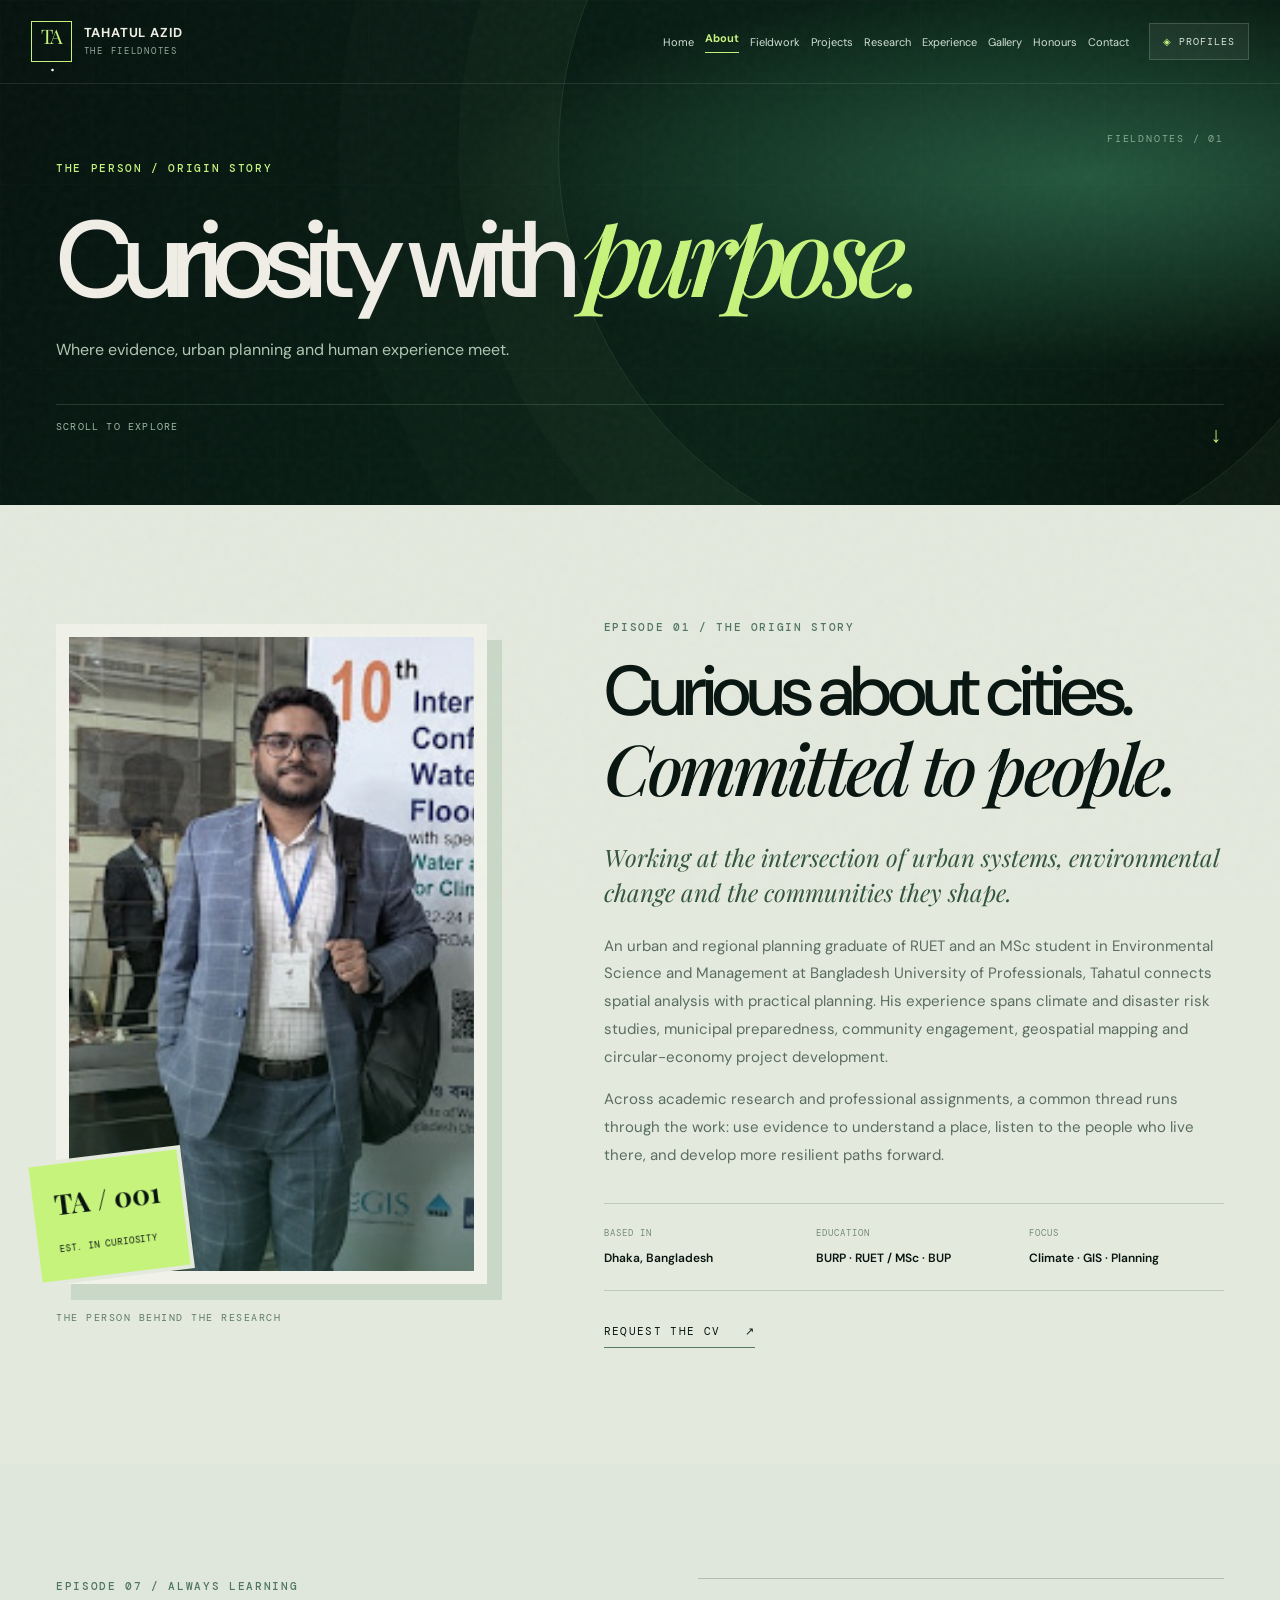
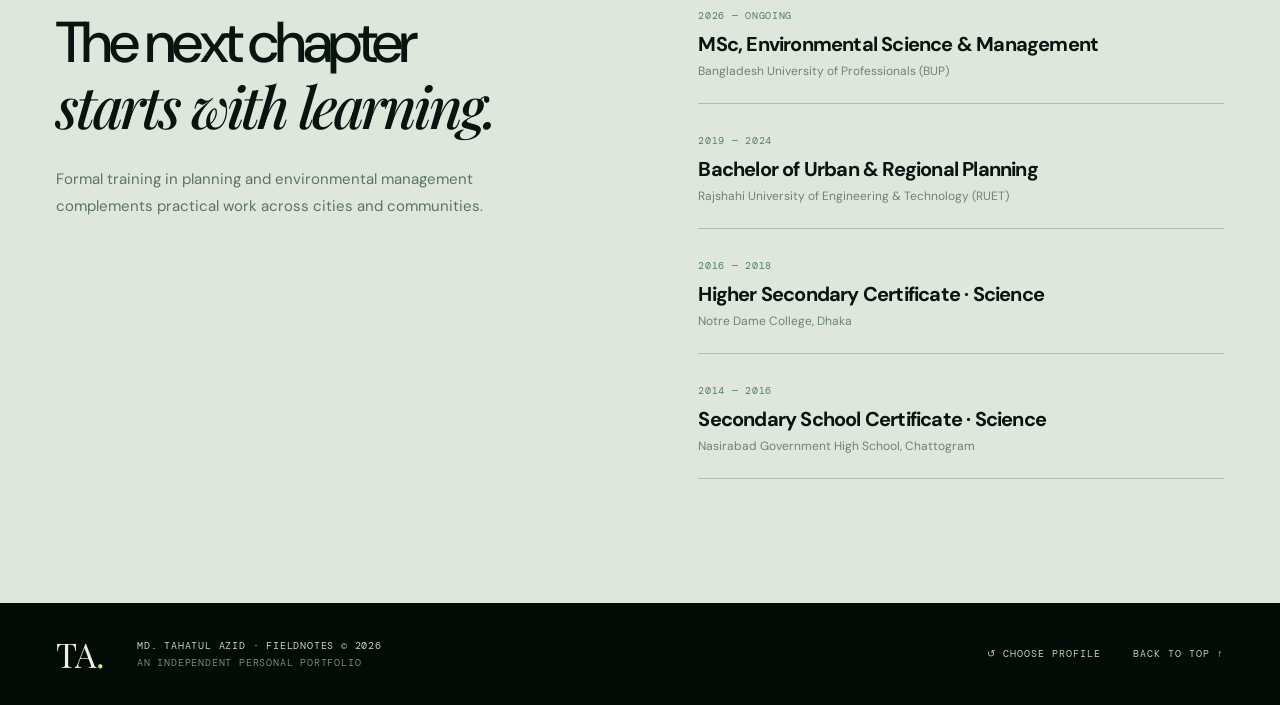
==== about.html @ ae1e610a "Upload complete portfolio website" ====
<!doctype html>
<html lang="en">
<head>
  <meta charset="UTF-8" />
  <meta name="viewport" content="width=device-width, initial-scale=1" />
  <meta name="description" content="About Md. Tahatul Azid, education, interests and motivations." />
  <meta name="theme-color" content="#07140f" />
  <title>About | Md. Tahatul Azid — Fieldnotes</title>
  <link rel="preconnect" href="https://fonts.googleapis.com" />
  <link rel="preconnect" href="https://fonts.gstatic.com" crossorigin />
  <link href="https://fonts.googleapis.com/css2?family=DM+Sans:wght@400;500;600;700&family=DM+Mono:wght@400;500&family=Playfair+Display:ital,wght@0,500;0,600;1,500;1,600&display=swap" rel="stylesheet" />
  <link rel="stylesheet" href="styles.css" />
  <script src="gallery-manifest.js" defer></script><script src="app.js" defer></script>
</head>
<body id="top" data-page="about"><div class="noise" aria-hidden="true"></div><div id="site" class="site-wrap"><header class="site-header" id="top">
      <a class="brand" href="index.html" aria-label="Tahatul Azid, back to home"><span class="brand-icon">TA<span class="brand-dot">.</span></span><span class="brand-name">TAHATUL AZID<small>THE FIELDNOTES</small></span></a>
      <nav class="desktop-nav" aria-label="Primary navigation"><a href="index.html" >Home</a><a href="about.html" aria-current="page">About</a><a href="fieldwork.html" >Fieldwork</a><a href="projects.html" >Projects</a><a href="research.html" >Research</a><a href="experience.html" >Experience</a><a href="gallery.html" >Gallery</a><a href="recognition.html" >Honours</a><a href="contact.html" >Contact</a></nav>
      <div class="header-actions"><a class="mode-button" href="index.html#profiles" title="Choose a viewing profile">◈ <span>PROFILES</span></a><a class="header-contact" href="contact.html">LET'S CONNECT <span>↗</span></a><button class="menu-toggle" id="menu-toggle" type="button" aria-label="Open menu" aria-expanded="false"><span></span><span></span></button></div>
    </header>
<nav id="mobile-nav" class="mobile-nav is-hidden" aria-label="Mobile navigation"><a href="index.html" >Home</a><a href="about.html" aria-current="page">About</a><a href="fieldwork.html" >Fieldwork</a><a href="projects.html" >Projects</a><a href="research.html" >Research</a><a href="experience.html" >Experience</a><a href="gallery.html" >Gallery</a><a href="recognition.html" >Honours</a><a href="contact.html" >Contact</a></nav><main><section class="subpage-hero"><div class="subpage-grain"></div><div class="wrap subpage-hero-inner"><span class="subpage-index">FIELDNOTES / 01</span><p class="eyebrow light">THE PERSON / ORIGIN STORY</p><h1>Curiosity with <em>purpose.</em></h1><p>Where evidence, urban planning and human experience meet.</p><div class="subpage-rule"><span>SCROLL TO EXPLORE</span><span>↓</span></div></div></section><section class="story-section section-pad" id="story">
        <div class="wrap story-grid">
          <div class="story-photo reveal"><div class="story-photo-frame"><img src="assets/tahatul.jpg" alt="Portrait of Md. Tahatul Azid" loading="lazy" /></div><div class="story-photo-stamp">TA / 001<br/><span>EST. IN CURIOSITY</span></div><p class="photo-foot">THE PERSON BEHIND THE RESEARCH</p></div>
          <div class="story-content reveal"><p class="eyebrow">EPISODE 01 / THE ORIGIN STORY</p><h2>Curious about cities.<br/><em>Committed to people.</em></h2><p class="story-lead">Working at the intersection of urban systems, environmental change and the communities they shape.</p><p>An urban and regional planning graduate of RUET and an MSc student in Environmental Science and Management at Bangladesh University of Professionals, Tahatul connects spatial analysis with practical planning. His experience spans climate and disaster risk studies, municipal preparedness, community engagement, geospatial mapping and circular-economy project development.</p><p>Across academic research and professional assignments, a common thread runs through the work: use evidence to understand a place, listen to the people who live there, and develop more resilient paths forward.</p><div class="story-facts"><div><span>BASED IN</span><strong>Dhaka, Bangladesh</strong></div><div><span>EDUCATION</span><strong>BURP · RUET / MSc · BUP</strong></div><div><span>FOCUS</span><strong>Climate · GIS · Planning</strong></div></div><a href="mailto:litunurp18@gmail.com?subject=Request%20for%20CV" target="_blank" rel="noopener" class="text-link dark">REQUEST THE CV <span>↗</span></a></div>
        </div>
      </section><section class="education-section section-pad" id="education"><div class="wrap education-grid"><div><p class="eyebrow">EPISODE 07 / ALWAYS LEARNING</p><h2>The next chapter<br/><em>starts with learning.</em></h2><p class="education-copy">Formal training in planning and environmental management complements practical work across cities and communities.</p></div><div class="education-list"><div><span>2026 — ONGOING</span><h3>MSc, Environmental Science & Management</h3><p>Bangladesh University of Professionals (BUP)</p></div><div><span>2019 — 2024</span><h3>Bachelor of Urban & Regional Planning</h3><p>Rajshahi University of Engineering & Technology (RUET)</p></div><div><span>2016 — 2018</span><h3>Higher Secondary Certificate · Science</h3><p>Notre Dame College, Dhaka</p></div><div><span>2014 — 2016</span><h3>Secondary School Certificate · Science</h3><p>Nasirabad Government High School, Chattogram</p></div></div></div></section></main><footer class="site-footer"><div class="wrap footer-inner"><a href="index.html" class="footer-brand">TA<span>.</span></a><p>MD. TAHATUL AZID · FIELDNOTES © 2026<br/><span>AN INDEPENDENT PERSONAL PORTFOLIO</span></p><a class="footer-replay" href="index.html#profiles">↺ CHOOSE PROFILE</a><a href="#top" class="back-top">BACK TO TOP ↑</a></div></footer></div></body></html>
---- styles.css ----
:root{--ink:#07140f;--ink2:#0a1d17;--forest:#14382b;--forest2:#204b3b;--lime:#c6f37c;--mint:#8abfa5;--cream:#f0eee6;--paper:#e5e8df;--white:#fff;--muted:#a8b7ad;--line:rgba(255,255,255,.15);--dark-line:rgba(12,38,28,.16);--mono:'DM Mono',monospace;--sans:'DM Sans',Arial,sans-serif;--serif:'Playfair Display',Georgia,serif}
*{box-sizing:border-box}html{scroll-behavior:smooth;scroll-padding-top:90px}body{margin:0;background:var(--cream);color:var(--ink);font-family:var(--sans);overflow-x:hidden}body.locked{overflow:hidden}a{color:inherit;text-decoration:none}button{font:inherit;cursor:pointer}img{max-width:100%;display:block}::selection{background:var(--lime);color:var(--ink)}.is-hidden{display:none!important}.is-inert{visibility:hidden;height:0;overflow:hidden}.wrap{width:min(1410px,calc(100% - 112px));margin:0 auto}.section-pad{padding:114px 0 124px}.noise{pointer-events:none;position:fixed;inset:0;z-index:50;opacity:.035;background-image:url("data:image/svg+xml,%3Csvg viewBox='0 0 160 160' xmlns='http://www.w3.org/2000/svg'%3E%3Cfilter id='n'%3E%3CfeTurbulence type='fractalNoise' baseFrequency='.75' numOctaves='3' stitchTiles='stitch'/%3E%3C/filter%3E%3Crect width='100%25' height='100%25' filter='url(%23n)'/%3E%3C/svg%3E")}
.eyebrow{font:500 11px/1.5 var(--mono);letter-spacing:.15em;color:#517660;text-transform:uppercase;margin:0 0 18px}.eyebrow.light{color:var(--lime)}.eyebrow.center{text-align:center}.eyebrow-line{display:inline-block;width:31px;border-top:1px solid currentColor;vertical-align:middle;margin-right:10px}.section-heading{display:flex;align-items:end;justify-content:space-between;gap:32px;margin-bottom:43px}.section-heading h2,.story-content h2,.education-grid h2{font-size:clamp(43px,5.5vw,80px);line-height:1.08;letter-spacing:-.062em;font-weight:500;margin:0}.section-heading h2 em,.story-content h2 em,.education-grid h2 em{font-family:var(--serif);font-weight:500;letter-spacing:-.055em}.section-aside{font-size:15px;line-height:1.68;max-width:360px;color:#66746c;margin:0 0 7px}.reveal{animation:riseIn .8s ease both}@keyframes riseIn{from{opacity:0;transform:translateY(24px)}to{opacity:1;transform:translateY(0)}}
/* Opening chapter */
.screen{position:fixed;inset:0;z-index:100;background:#030807;color:var(--cream)}.intro-screen{display:flex;flex-direction:column;justify-content:space-between;align-items:center;overflow:hidden;background:radial-gradient(ellipse at 50% 59%,rgba(57,105,69,.26),transparent 43%),#020605}.intro-screen:before{content:"";position:absolute;inset:-20%;background:repeating-radial-gradient(circle at 50% 50%,transparent 0 48px,rgba(164,202,152,.045) 49px,transparent 50px);animation:introSpin 35s linear infinite;opacity:.7}@keyframes introSpin{to{transform:rotate(15deg)}}.intro-topline,.intro-bottom{z-index:1;text-align:center;font:10px var(--mono);letter-spacing:.19em;color:#819787}.intro-topline{padding-top:42px;display:flex;align-items:center;gap:18px}.intro-topline>span:last-child{margin-left:14px;color:#53655b}.pulse-dot,.live-dot{height:6px;width:6px;border-radius:50%;background:var(--lime);display:inline-block;box-shadow:0 0 12px var(--lime)}.pulse-dot{animation:pulse 1.7s ease-in-out infinite}@keyframes pulse{50%{opacity:.2;transform:scale(.55)}}.intro-bottom{padding-bottom:28px}.intro-center{text-align:center;position:relative;z-index:1;margin-top:20px}.intro-mark{display:inline-flex;align-items:center;justify-content:center;border:1px solid rgba(198,243,124,.28);width:94px;height:94px;transform:rotate(45deg);margin-bottom:46px;box-shadow:0 0 70px rgba(198,243,124,.06)}.intro-mark span{transform:rotate(-45deg);font-family:var(--serif);font-size:33px;letter-spacing:-.07em;color:var(--lime);margin:-2px}.intro-overline{font:11px var(--mono);letter-spacing:.45em;color:#85988b}.intro-name{font-size:clamp(60px,11vw,160px);font-weight:700;line-height:1;letter-spacing:-.085em;margin:5px auto 10px;animation:titleReveal 1.2s cubic-bezier(.16,1,.3,1) both}.intro-name em{font-family:var(--serif);font-weight:500;color:var(--lime);letter-spacing:-.08em}@keyframes titleReveal{from{opacity:0;filter:blur(18px);transform:scale(1.07)}to{opacity:1;filter:blur(0);transform:scale(1)}}.intro-caption{font-size:13px;letter-spacing:.35em;text-transform:uppercase;color:#a3b3a8;margin:28px 0 44px}.intro-progress{width:220px;height:2px;background:#1b3529;margin:auto;overflow:hidden}.intro-progress span{height:100%;background:var(--lime);display:block;width:100%;transform-origin:left;animation:progress 4.1s linear forwards}@keyframes progress{from{transform:scaleX(0)}to{transform:scaleX(1)}}.outline-button{background:transparent;border:1px solid #50675b;border-radius:60px;color:#e7f3e8;padding:13px 21px;letter-spacing:.12em;font:11px var(--mono);transition:.2s}.outline-button:hover{border-color:var(--lime);color:var(--lime)}.intro-skip{position:absolute;z-index:3;right:44px;top:36px}.intro-skip span{margin-left:15px}
/* Profile gate */
.chooser-screen{background:radial-gradient(circle at 50% 18%,#213f2b 0,#0a170f 43%,#020604 90%);display:grid;place-items:center;padding:35px;overflow-y:auto}.chooser-inner{width:min(1100px,100%);text-align:center}.chooser-inner h2{font-size:clamp(45px,6.4vw,78px);font-weight:500;letter-spacing:-.065em;margin:0 0 10px}.chooser-note{color:#a3b3a8;font-size:14px;margin:0 0 55px}.profile-grid{display:grid;grid-template-columns:repeat(4,1fr);gap:22px}.profile{border:0;background:transparent;color:#e7eee6;text-align:center;padding:0;transition:.3s}.profile-art{height:auto;aspect-ratio:1/1;width:100%;border:2px solid transparent;border-radius:9px;display:grid;place-items:center;overflow:hidden;transition:.3s}.profile:hover .profile-art,.profile:focus-visible .profile-art{border-color:#e6f6e9;transform:translateY(-8px);box-shadow:0 20px 45px #0008}.profile-art-one{background:linear-gradient(130deg,#2f714a,#07150c),url('assets/tahatul.jpg');background-blend-mode:multiply;background-size:cover;background-position:center}.profile-art-one span{color:#fff;font-family:var(--serif);font-size:80px;text-shadow:0 3px 30px #000}.profile-art-two{background:radial-gradient(circle at 25% 20%,#b8f49d,#3a8060 38%,#0a291d)}.profile-art-three{background:radial-gradient(circle at 70% 25%,#d8bc73,#8b6f33 38%,#1b2b1c)}.profile-art-four{background:radial-gradient(circle at 20% 20%,#b8bec8,#485d6f 47%,#12232b)}.profile-glyph{font-size:88px;font-weight:400;color:#efffe8;font-family:var(--serif)}.profile strong{display:block;font-size:17px;font-weight:500;margin:20px 0 5px}.profile small{display:block;font-size:12px;color:#92a299}.chooser-foot{font:10px var(--mono);letter-spacing:.12em;display:flex;justify-content:space-between;color:#708577;margin:75px 0 0}
/* Navigation */
.site-header{height:84px;position:absolute;top:0;left:0;right:0;z-index:30;display:flex;align-items:center;gap:28px;padding:0 4.4%;color:var(--cream);border-bottom:1px solid rgba(255,255,255,.1)}.brand{display:flex;gap:12px;align-items:center;flex-shrink:0}.brand-icon{width:41px;height:41px;border:1.5px solid var(--lime);display:grid;place-items:center;color:var(--lime);font-family:var(--serif);font-size:20px;letter-spacing:-.09em}.brand-dot{color:#fff}.brand-name{font-size:13px;font-weight:700;letter-spacing:.06em;line-height:1.15}.brand-name small{display:block;font:9px var(--mono);letter-spacing:.19em;color:#93ad9e;margin-top:5px}.desktop-nav{display:flex;align-items:center;justify-content:center;gap:clamp(16px,2.4vw,34px);margin-left:auto}.desktop-nav a{font-size:12px;color:#d3e1d6;white-space:nowrap;transition:.2s}.desktop-nav a:hover{color:var(--lime)}.header-actions{display:flex;align-items:center;gap:12px;margin-left:16px}.mode-button{background:rgba(255,255,255,.06);border:1px solid rgba(255,255,255,.16);padding:11px 13px;color:var(--lime);font:10px var(--mono);letter-spacing:.1em;white-space:nowrap}.mode-button span{color:#dbe7dc}.header-contact{padding:13px 17px;border:1px solid var(--lime);color:var(--lime);font:10px var(--mono);white-space:nowrap;letter-spacing:.08em;transition:.25s}.header-contact:hover{background:var(--lime);color:var(--ink)}.header-contact span{margin-left:13px}.menu-toggle{display:none;width:42px;height:42px;border:1px solid #557264;background:transparent;align-items:center;justify-content:center;flex-direction:column;gap:6px}.menu-toggle span{height:1px;background:var(--cream);width:19px}.mobile-nav{position:absolute;top:80px;left:0;right:0;z-index:31;background:#0b2519;padding:28px 7%;display:grid;gap:20px;border-top:1px solid #27503c}.mobile-nav a{font-size:16px;color:#ebf4ed}
/* Hero */
.hero{position:relative;min-height:780px;height:min(900px,100vh);max-height:1000px;color:var(--cream);background:radial-gradient(ellipse at 77% 53%,#244a37 0,transparent 33%),linear-gradient(117deg,#06110c 0,#0a2017 52%,#07110f 100%);overflow:hidden}.hero-grid{position:absolute;inset:0;opacity:.33;background-image:linear-gradient(rgba(174,226,166,.08) 1px,transparent 1px),linear-gradient(90deg,rgba(174,226,166,.08) 1px,transparent 1px);background-size:88px 88px;mask-image:linear-gradient(to right,transparent 20%,black 100%)}.hero-orbit{position:absolute;border:1px solid rgba(194,234,186,.13);border-radius:50%;pointer-events:none}.orbit-one{width:790px;height:790px;right:-160px;top:12px}.orbit-two{width:510px;height:510px;right:-20px;top:154px}.hero-inner{display:grid;grid-template-columns:1.06fr .94fr;align-items:center;gap:4%;height:100%;padding-top:92px;padding-bottom:82px;position:relative}.hero-copy{position:relative;z-index:3}.hero-copy .eyebrow{margin-bottom:39px}.eyebrow-year{margin-left:14px;color:#739383}.hero-count{color:#9cb7a1;font:11px var(--mono);letter-spacing:.2em;margin-bottom:20px}.hero-count span{color:#506f5b}.hero h1{font-size:clamp(60px,6.5vw,110px);line-height:1.01;letter-spacing:-.075em;font-weight:500;margin:0 0 29px}.hero h1 em{font-family:var(--serif);color:var(--lime);font-weight:500;letter-spacing:-.06em}.hero-period{color:var(--lime)}.hero-subtitle{max-width:595px;color:#bacbc0;font-size:16px;line-height:1.7;margin:0}.hero-subtitle .separator{color:var(--lime);margin:0 4px}.hero-tags{display:flex;gap:8px;flex-wrap:wrap;margin-top:27px}.hero-tags span{border:1px solid rgba(196,240,193,.2);padding:8px 10px;font:9px var(--mono);letter-spacing:.07em;color:#b9cfc0}.hero-ctas{display:flex;align-items:center;gap:26px;margin-top:41px}.primary-button{display:inline-flex;align-items:center;justify-content:center;gap:14px;background:var(--lime);color:#102218;padding:18px 24px;font:700 11px var(--mono);letter-spacing:.07em;border:1px solid var(--lime);transition:transform .25s,background .25s;white-space:nowrap}.primary-button:hover{transform:translateY(-3px);background:#ddffac}.play-icon{font-size:11px}.button-arrow{margin-left:17px;font-size:16px;font-weight:400}.text-link{font:11px var(--mono);letter-spacing:.12em;border-bottom:1px solid #96b9a2;padding-bottom:9px;color:#e2f3e2;white-space:nowrap}.text-link span{margin-left:16px}.text-link.dark{color:var(--ink);border-color:#557b61}.hero-visual{position:relative;height:620px;width:100%;display:flex;align-items:center;justify-content:center}.hero-frame{position:relative;width:min(450px,83%);height:570px;transform:rotate(2.6deg);background:#173529;box-shadow:33px 38px 0 rgba(0,0,0,.2),0 35px 100px rgba(0,0,0,.3);border:10px solid #305641;overflow:hidden}.hero-frame:before{content:"";position:absolute;inset:0;z-index:2;background:linear-gradient(180deg,rgba(22,63,43,.1),transparent 40%,rgba(5,22,15,.64)),linear-gradient(90deg,rgba(3,29,11,.22),transparent)}.hero-frame img{height:100%;width:100%;object-fit:cover;object-position:center;filter:saturate(.72) contrast(1.06)}.hero-photo-grain{position:absolute;z-index:3;inset:0;mix-blend-mode:screen;opacity:.1;background:repeating-linear-gradient(0deg,transparent 0 2px,#eee 3px,transparent 4px)}.photo-corner{position:absolute;width:45px;height:45px;border-color:var(--lime);z-index:4}.pc-tl{top:20px;left:20px;border-left:2px solid;border-top:2px solid}.pc-br{right:20px;bottom:20px;border-right:2px solid;border-bottom:2px solid}.hero-note{position:absolute;z-index:6;left:0;bottom:54px;background:var(--lime);color:var(--ink);width:270px;padding:18px 21px;box-shadow:10px 12px 34px #0006}.note-kicker{display:block;font:9px var(--mono);letter-spacing:.1em;margin-bottom:8px}.hero-note strong{font-size:23px;font-weight:500;line-height:1.17;letter-spacing:-.04em}.note-arrow{position:absolute;right:20px;bottom:20px;font-size:25px}.hero-side-label{position:absolute;right:-15px;top:50%;writing-mode:vertical-rl;font:9px var(--mono);letter-spacing:.3em;color:#a8c2ad}.hero-image-credit{position:absolute;right:12%;bottom:1px;font:9px var(--mono);letter-spacing:.13em;color:#6e927a}.hero-bottom{position:absolute;bottom:28px;left:50%;transform:translateX(-50%);display:flex;align-items:center;justify-content:space-between;color:#90af9a;font:9px var(--mono);letter-spacing:.1em}.hero-index{display:flex;align-items:center;gap:12px}.scroll-prompt span{margin-left:13px;color:var(--lime)}.hero-coordinate{color:#607f6c}
.ticker-strip{overflow:hidden;background:#b7e680;color:#183d27;height:67px;display:flex;align-items:center}.ticker-track{display:flex;align-items:center;gap:40px;min-width:max-content;animation:ticker 45s linear infinite;font:11px var(--mono);font-weight:500;letter-spacing:.13em}.ticker-track b{font-size:23px;font-weight:400}@keyframes ticker{to{transform:translateX(-49%)}}
/* Episode rail */
.chapters-section{background:var(--cream)}.chapter-rail{display:grid;grid-template-columns:repeat(5,minmax(0,1fr));gap:18px}.chapter-card{background:#fff;border:1px solid #dce2d6;position:relative;overflow:hidden;transition:.3s}.chapter-card:hover{transform:translateY(-8px);box-shadow:0 22px 43px #22382a22}.chapter-num{position:absolute;top:15px;left:17px;z-index:2;font:10px var(--mono);color:#e6f5e8;background:rgba(6,24,16,.55);padding:8px}.chapter-art{height:190px;display:grid;place-items:center;text-align:center;overflow:hidden;color:#f4f7ec;position:relative}.chapter-art:after{content:"";position:absolute;inset:0;background:linear-gradient(125deg,transparent,#0003)}.chapter-art span{position:relative;z-index:1;font-size:40px;line-height:.92;letter-spacing:-.08em;font-weight:700}.chapter-about{background:linear-gradient(135deg,#214638,#0b2119),url('assets/tahatul.jpg');background-size:cover;background-position:center;background-blend-mode:multiply}.chapter-projects{background:linear-gradient(145deg,#285a46,#0a281e),url('assets/studio-06.jpg');background-size:cover;background-position:center 63%;background-blend-mode:multiply}.chapter-research{background:radial-gradient(circle at 50% 50%,#4f8357,#0d2b1a)}.chapter-research span{font-family:var(--serif);color:var(--lime)}.chapter-journey{background:linear-gradient(135deg,#544f2e,#173b29),url('assets/field-22.jpg');background-size:cover;background-position:center;background-blend-mode:multiply}.chapter-archive{background:linear-gradient(135deg,#34493b,#0b171a),url('assets/field-24.jpg');background-size:cover;background-position:center;background-blend-mode:multiply}.chapter-meta{padding:22px 18px 25px}.chapter-meta small{font:9px var(--mono);letter-spacing:.14em;color:#63916b}.chapter-meta h3{font-weight:600;font-size:18px;letter-spacing:-.04em;margin:9px 0 5px}.chapter-meta p{font-size:12px;color:#89938b;margin:0}.chapter-go{position:absolute;right:15px;bottom:25px;color:#456c51}
/* About */
.story-section{background:#e4e9de}.story-grid{display:grid;grid-template-columns:.82fr 1.18fr;gap:10%;align-items:center}.story-photo{position:relative}.story-photo-frame{height:660px;background:#243d30;overflow:hidden;position:relative;border:13px solid #f0f2e9;box-shadow:15px 16px 0 #cad8c8}.story-photo-frame:after{content:"";position:absolute;inset:0;background:linear-gradient(0deg,rgba(17,54,35,.55),transparent 60%)}.story-photo-frame img{width:100%;height:100%;object-fit:cover;filter:saturate(.65)}.story-photo-stamp{position:absolute;left:-25px;bottom:56px;background:var(--lime);border:4px solid #e4e9de;padding:21px;font:700 28px var(--serif);transform:rotate(-7deg)}.story-photo-stamp span{font:9px var(--mono);letter-spacing:.09em}.photo-foot{font:10px var(--mono);letter-spacing:.15em;color:#5e7b64;margin-top:27px}.story-content h2{margin:0 0 30px}.story-lead{font-family:var(--serif);font-size:24px;line-height:1.45;font-style:italic;color:#31543a;margin:0 0 23px}.story-content>p:not(.eyebrow):not(.story-lead){font-size:15px;line-height:1.85;color:#596d5f;max-width:640px}.story-facts{border-top:1px solid var(--dark-line);border-bottom:1px solid var(--dark-line);display:grid;grid-template-columns:repeat(3,1fr);gap:17px;margin:33px 0 28px;padding:23px 0}.story-facts span{font:9px var(--mono);color:#758a78;letter-spacing:.11em;display:block;margin-bottom:7px}.story-facts strong{font-size:12px;font-weight:600}
.metrics-band{background:#113322;color:#eef6e7;padding:48px 0}.metric-grid{display:grid;grid-template-columns:repeat(4,1fr)}.metric-grid>div{display:flex;gap:18px;align-items:center;padding:8px 35px;border-left:1px solid #47705a}.metric-grid>div:first-child{border:0;padding-left:0}.metric-grid strong{font-size:clamp(36px,4.1vw,66px);font-weight:500;letter-spacing:-.08em;color:var(--lime)}.metric-grid span{font:9px/1.8 var(--mono);letter-spacing:.09em;color:#b0c9b5}
/* Projects */
.projects-section{background:#f2f1eb}.filter-row{display:flex;gap:9px;align-items:center;flex-wrap:wrap}.filter-chip{background:transparent;border:1px solid #bac9bc;padding:11px 17px;color:#56725b;font:11px var(--mono);transition:.2s}.filter-chip span{font-size:9px;opacity:.7;margin-left:7px}.filter-chip:hover,.filter-chip.is-active{background:#163a29;border-color:#163a29;color:#e9f3e6}.projects-grid{display:grid;grid-template-columns:repeat(3,minmax(0,1fr));gap:24px;margin-top:29px}.project-card{background:#fff;border:1px solid #e1e6de;position:relative;overflow:hidden;transition:.28s;display:flex;flex-direction:column;min-width:0}.project-card:hover{box-shadow:0 21px 40px #1533231c;transform:translateY(-6px)}.project-media{height:270px;overflow:hidden;position:relative;background:#173b2b}.project-media img{width:100%;height:100%;object-fit:cover;object-position:center 64%;filter:saturate(.67) contrast(1.05);transition:transform .5s}.project-card:hover .project-media img{transform:scale(1.06)}.project-media:after{content:"";position:absolute;inset:0;background:linear-gradient(0deg,#091a12c7,transparent 65%)}.project-type{position:absolute;top:16px;left:16px;z-index:1;background:var(--lime);padding:8px 10px;color:#183223;font:9px var(--mono);letter-spacing:.04em}.project-media-number{position:absolute;right:18px;bottom:9px;z-index:1;font-size:43px;letter-spacing:-.05em;color:#ffffffb5;font-weight:500}.project-body{padding:27px 28px 28px;display:flex;flex-direction:column;flex:1}.project-eyebrow{font:10px var(--mono);letter-spacing:.08em;color:#66876d}.project-body h3{font-size:24px;line-height:1.16;letter-spacing:-.055em;margin:12px 0 12px}.project-body p{color:#748075;line-height:1.66;font-size:13px;flex:1;margin:0 0 22px}.project-bottom{display:flex;justify-content:space-between;align-items:center;border-top:1px solid #e3e8e0;padding-top:19px}.project-bottom span{color:#78927d;font:10px var(--mono)}.project-bottom button{border:0;background:transparent;padding:4px;color:#214d32;font:11px var(--mono)}.project-bottom button:hover{text-decoration:underline}.project-bottom-note{padding-top:34px;text-align:right;font-size:13px;color:#75877b}.project-bottom-note a{color:#234f33;text-decoration:underline;text-underline-offset:4px}
/* Research */
.research-section{background:#0c2016;color:#f0f5e8}.research-section .section-heading h2{max-width:750px}.research-count{display:flex;align-items:center;gap:17px}.research-count strong{font-size:92px;font-weight:400;letter-spacing:-.09em;color:var(--lime);line-height:1}.research-count span{font:10px/1.8 var(--mono);color:#a5baa5}.research-intro{color:#b0c8b5;font-size:16px;line-height:1.75;max-width:760px;margin:0 0 35px}.research-controls{display:flex;justify-content:space-between;align-items:center;gap:20px;margin-bottom:27px}.research-section .filter-chip{border-color:#43614c;color:#bdd2bd}.research-section .filter-chip.is-active,.research-section .filter-chip:hover{background:var(--lime);border-color:var(--lime);color:#112c1b}.researchgate-link{font:10px var(--mono);color:var(--lime);white-space:nowrap}.publications-grid{display:grid;grid-template-columns:repeat(2,minmax(0,1fr));gap:1px;background:#426049;border:1px solid #426049}.publication-card{background:#10291b;padding:26px 30px 28px;min-height:236px;display:flex;flex-direction:column;transition:.2s}.publication-card:hover{background:#183b29}.pub-top{display:flex;justify-content:space-between;gap:15px;align-items:center}.pub-type,.pub-year{font:10px var(--mono);letter-spacing:.11em;color:#9cbd9d}.pub-type{color:var(--lime)}.publication-card h3{font-size:19px;font-weight:500;letter-spacing:-.035em;line-height:1.31;margin:21px 0 13px}.publication-card p{color:#90a997;font-size:12px;line-height:1.5;margin:0 0 22px}.publication-card a{align-self:flex-start;font:10px var(--mono);color:#d9f4bf;border-bottom:1px solid #91bf7a;padding-bottom:6px;margin-top:auto}.research-foot{color:#849c8b;font-size:12px;line-height:1.6;margin-top:22px}
/* Work and skills */
.journey-section{background:#e6eae0}.journey-layout{display:grid;grid-template-columns:.8fr 1.2fr;gap:9%;margin-top:55px}.journey-intro{padding-top:5px}.journey-number{font:10px var(--mono);color:#5d8266;letter-spacing:.1em}.journey-intro h3{font-size:clamp(40px,5vw,74px);font-weight:500;letter-spacing:-.065em;line-height:1.12;margin:26px 0 50px}.journey-intro h3 em{font-family:var(--serif);color:#477552;font-weight:500}.journey-quote{max-width:295px;border-left:3px solid #8dbb7a;padding-left:20px;font-family:var(--serif);font-style:italic;font-size:19px;color:#45674b;line-height:1.5}.timeline{border-top:1px solid #abbcae}.timeline-item{display:grid;grid-template-columns:135px 1fr;gap:22px;padding:29px 0;border-bottom:1px solid #abbcae}.timeline-time{font:10px/1.8 var(--mono);color:#5b8165;letter-spacing:.04em}.timeline-item h3{font-size:23px;letter-spacing:-.04em;margin:0 0 6px;font-weight:600}.timeline-company{font:12px var(--mono);color:#3f7950;letter-spacing:.025em}.timeline-item p{font-size:13px;line-height:1.7;color:#667b6b;margin:11px 0 0}.timeline-now{background:#c5ee9c;color:#14341f;font:9px var(--mono);padding:6px 7px;display:inline-block;margin-top:13px}
.tools-section{background:#f2f1eb}.skill-grid{display:grid;grid-template-columns:repeat(4,1fr);gap:17px}.skill-panel{border:1px solid #c9d7c7;min-height:270px;padding:27px 25px;display:flex;flex-direction:column;transition:.3s;position:relative;overflow:hidden}.skill-panel:before{content:'↗';font-family:var(--serif);position:absolute;right:24px;top:20px;font-size:26px;color:#769a77}.skill-panel:hover{background:#163e29;color:#f3f6e6;transform:translateY(-5px)}.skill-panel span{font:10px var(--mono);color:#558260}.skill-panel:hover span{color:var(--lime)}.skill-panel h3{font-size:26px;line-height:1.14;letter-spacing:-.055em;font-weight:500;margin:auto 0 16px}.skill-panel p{font-size:12px;line-height:1.75;color:#778b79;margin:0}.skill-panel:hover p{color:#b8cabb}
/* Archive */
.archive-section{background:#071812;color:#eff8ec}.archive-section .section-aside{color:#9eb7a5}.archive-grid{display:grid;grid-template-columns:1.3fr 1fr 1fr;grid-template-rows:250px 250px;gap:16px}.archive-tile{position:relative;overflow:hidden;background:#1e4633;border:0;padding:0;color:#fff;text-align:left}.archive-tile:first-child{grid-row:span 2}.archive-tile img{width:100%;height:100%;object-fit:cover;object-position:center 58%;filter:saturate(.69) contrast(1.05);transition:transform .5s}.archive-tile:hover img{transform:scale(1.055)}.archive-tile:after{content:"";position:absolute;inset:0;background:linear-gradient(0deg,#06130bdf,transparent 61%)}.archive-caption{position:absolute;bottom:20px;left:22px;right:20px;z-index:1;display:flex;justify-content:space-between;align-items:end;gap:15px}.archive-caption strong{font-size:18px;font-weight:500;line-height:1.2}.archive-caption small{display:block;font:9px var(--mono);color:#c5e8b6;letter-spacing:.08em;margin-bottom:8px}.archive-caption b{font-size:24px;font-weight:400;color:var(--lime)}.media-bar{border:1px solid #325441;background:linear-gradient(110deg,#1a402d,#153324);padding:28px 32px;margin-top:28px;display:flex;align-items:center;justify-content:space-between;gap:30px}.small-kicker{color:var(--lime);font:9px var(--mono);letter-spacing:.15em}.media-bar h3{font-size:25px;font-weight:500;letter-spacing:-.04em;margin:7px 0}.media-bar p{font-size:12px;color:#b0c8b5;line-height:1.5;margin:0}.light-button{background:transparent;color:var(--lime)}.light-button:hover{background:var(--lime);color:#122617}
/* Recognition & education */
.recognition-section{background:#f3f1e8}.awards-grid{display:grid;grid-template-columns:repeat(4,1fr);gap:16px}.awards-grid article{padding:25px;border:1px solid #c8d3c4;min-height:260px;display:flex;flex-direction:column}.award-year{font:10px var(--mono);color:#587b5c}.award-symbol{font:44px var(--serif);color:#73a16e;margin-top:20px}.awards-grid h3{font-size:25px;letter-spacing:-.05em;font-weight:500;margin:auto 0 10px}.awards-grid p{font-size:12px;line-height:1.55;color:#6b7e6b;margin:0}.recognition-note{font-size:13px;color:#657765;border-top:1px solid #cbd6c8;margin-top:30px;padding-top:24px;line-height:1.8}.recognition-note strong{color:#1d4129}.recognition-note a{text-decoration:underline;text-underline-offset:4px;color:#345f3a}
.education-section{background:#dfe7dc}.education-grid{display:grid;grid-template-columns:1fr 1fr;gap:10%;align-items:start}.education-grid h2{font-size:clamp(38px,4.5vw,68px)}.education-copy{font-size:15px;line-height:1.8;color:#5b7460;margin-top:24px;max-width:430px}.education-list{border-top:1px solid #adbfae}.education-list>div{border-bottom:1px solid #adbfae;padding:24px 0}.education-list span{font:10px var(--mono);color:#52805e;letter-spacing:.07em}.education-list h3{font-size:20px;line-height:1.25;letter-spacing:-.04em;margin:8px 0 6px}.education-list p{font-size:12px;color:#6e836f;margin:0}
/* Contact */
.contact-section{background:radial-gradient(ellipse at 82% 20%,#28593b,transparent 50%),#06150d;color:#f4faea;overflow:hidden;position:relative}.contact-section:before{content:"";position:absolute;width:850px;height:850px;border:1px solid #31553a;border-radius:50%;right:-360px;top:-160px;box-shadow:0 0 0 90px #183b241b,0 0 0 180px #183b2415}.contact-inner{padding:120px 0 116px;position:relative;z-index:1}.contact-inner h2{font-size:clamp(60px,9.4vw,146px);line-height:1.02;letter-spacing:-.08em;margin:0 0 30px;font-weight:500}.contact-inner h2 em{font-family:var(--serif);color:var(--lime);font-weight:500}.contact-inner>p:not(.eyebrow){font-size:16px;line-height:1.65;max-width:540px;color:#acbeaf;margin-bottom:29px}.contact-email{font-size:clamp(24px,3vw,43px);font-weight:500;letter-spacing:-.045em;display:inline-block;color:#f1f7e8;border-bottom:1px solid var(--lime);padding-bottom:13px}.contact-email span{color:var(--lime);margin-left:24px}.contact-links{display:flex;gap:26px;flex-wrap:wrap;margin-top:68px}.contact-links a{font:11px var(--mono);letter-spacing:.06em;color:#bfd6b8}.contact-links a:hover{color:var(--lime)}.site-footer{background:#020b06;color:#c4d6c6;padding:28px 0}.footer-inner{display:flex;align-items:center;gap:32px}.footer-brand{font:34px var(--serif);color:var(--cream)}.footer-brand span{color:var(--lime)}.footer-inner p{font:10px/1.7 var(--mono);letter-spacing:.08em;margin:0}.footer-inner p span{color:#718e79}.footer-inner button,.back-top{margin-left:auto;background:transparent;border:0;color:#bbd3b5;font:10px var(--mono);letter-spacing:.1em}.back-top{margin-left:0}
/* Detail overlays */
.modal-shell,.lightbox{position:fixed;inset:0;z-index:120}.modal-backdrop{position:absolute;inset:0;background:#010805d9;backdrop-filter:blur(12px)}.modal-dialog{position:absolute;width:min(1000px,calc(100vw - 40px));max-height:min(90vh,1000px);top:50%;left:50%;transform:translate(-50%,-50%);overflow:auto;background:#edf0e6;color:#0a2516;box-shadow:0 30px 120px #000b}.modal-close{position:sticky;top:15px;float:right;z-index:4;margin:15px 17px -58px 0;width:43px;height:43px;background:#102a1b;color:#fff;border:0;border-radius:50%;font-size:30px;line-height:1}.modal-header{padding:55px 60px 25px}.modal-header .eyebrow{margin-bottom:18px}.modal-header h2{font-size:clamp(32px,5vw,57px);letter-spacing:-.065em;line-height:1.12;font-weight:500;margin:0 0 20px}.modal-header p{max-width:800px;line-height:1.73;color:#647768;font-size:15px}.modal-img{display:block;width:100%;height:445px;object-fit:contain;background:#c3d0c3}.modal-content{padding:35px 60px 50px;display:grid;grid-template-columns:1.15fr .85fr;gap:45px}.modal-content h3{font-size:17px;letter-spacing:-.03em;margin:0 0 10px}.modal-content p{font-size:13px;line-height:1.75;color:#647768;margin:0 0 16px}.modal-tags{display:flex;flex-wrap:wrap;gap:8px}.modal-tags span{border:1px solid #aebfb1;padding:8px 10px;font:10px var(--mono)}.modal-actions{display:flex;gap:10px;flex-wrap:wrap;margin-top:30px}.modal-actions a{background:#123927;color:#eaffde;padding:14px 17px;font:10px var(--mono)}.modal-actions a.secondary{background:transparent;color:#123927;border:1px solid #89a08c}.lightbox{background:#010804ee;display:grid;place-items:center;padding:45px}.lightbox button{position:absolute;top:20px;right:28px;background:transparent;border:1px solid #779276;color:white;font-size:33px;width:44px;height:44px}.lightbox figure{margin:0;max-width:min(1100px,95vw);max-height:93vh;text-align:center}.lightbox img{max-height:82vh;width:auto;max-width:100%;object-fit:contain;margin:0 auto;box-shadow:0 17px 60px #0009}.lightbox figcaption{font:11px var(--mono);letter-spacing:.08em;color:#cde7c7;margin-top:17px}
/* Responsive */
@media(max-width:1250px){.wrap{width:min(100% - 72px,1270px)}.desktop-nav{gap:15px}.desktop-nav a{font-size:11px}.header-contact{display:none}.hero h1{font-size:clamp(59px,6.6vw,88px)}.hero-visual{height:570px}.hero-frame{height:510px}.chapter-art{height:165px}.chapter-meta h3{font-size:16px}.story-photo-frame{height:580px}.metric-grid>div{padding:7px 15px}.metric-grid strong{font-size:48px}.skill-panel{padding:21px}.skill-panel h3{font-size:23px}}
@media(max-width:980px){.desktop-nav{display:none}.menu-toggle{display:flex}.header-contact{display:inline-flex}.header-actions{margin-left:auto}.hero{height:auto;max-height:none;min-height:850px}.hero-inner{grid-template-columns:1fr 1fr;gap:20px}.hero h1{font-size:clamp(55px,7.7vw,80px)}.hero-visual{height:510px}.hero-frame{height:450px;width:90%}.hero-note{width:210px;bottom:33px;left:-10px}.hero-side-label{right:-20px}.chapter-rail{overflow-x:auto;display:flex;scroll-snap-type:x mandatory;padding-bottom:14px}.chapter-card{flex:0 0 230px;scroll-snap-align:start}.chapter-art{height:180px}.story-grid{gap:7%}.story-photo-frame{height:480px}.story-content h2{font-size:48px}.story-lead{font-size:20px}.projects-grid{grid-template-columns:repeat(2,1fr)}.skill-grid,.awards-grid{grid-template-columns:repeat(2,1fr)}.archive-grid{grid-template-columns:1.2fr 1fr;grid-template-rows:220px 220px 220px}.archive-tile:first-child{grid-row:span 2}.archive-tile:last-child{grid-column:span 2}.journey-layout{gap:6%}.metric-grid span{font-size:8px}.metric-grid strong{font-size:43px}.hero-image-credit{display:none}}
@media(max-width:700px){.wrap{width:calc(100% - 40px)}.section-pad{padding:73px 0 82px}.section-heading{display:block;margin-bottom:28px}.section-heading h2{font-size:50px}.section-aside{margin-top:19px;max-width:100%}.site-header{height:68px;padding:0 20px}.brand-name{font-size:11px}.brand-icon{width:36px;height:36px}.header-contact,.mode-button span{display:none}.mode-button{padding:11px}.mobile-nav{top:68px}.hero{min-height:1000px}.hero-inner{display:flex;flex-direction:column;justify-content:flex-start;padding-top:130px;padding-bottom:70px;gap:28px}.hero-copy{width:100%}.hero-copy .eyebrow{margin-bottom:25px}.hero-count{margin-bottom:13px}.hero h1{font-size:clamp(54px,13.3vw,81px);line-height:1.01;margin-bottom:20px}.hero-subtitle{font-size:13px;line-height:1.55}.hero-tags{margin-top:18px}.hero-tags span{font-size:8px}.hero-ctas{margin-top:25px;gap:17px}.primary-button{font-size:9px;padding:15px 17px;gap:9px}.button-arrow{margin-left:7px}.text-link{font-size:10px}.hero-visual{height:420px;width:100%}.hero-frame{height:395px;width:75%;max-width:320px;border-width:7px;transform:rotate(2deg);box-shadow:15px 18px 0 #0005}.hero-note{left:0;bottom:10px;width:185px;padding:13px}.hero-note strong{font-size:18px}.note-arrow{right:13px;bottom:12px;font-size:17px}.hero-side-label{right:1px}.hero-bottom{bottom:18px}.hero-coordinate,.scroll-prompt{display:none}.hero-index{font-size:8px}.ticker-strip{height:53px}.ticker-track{gap:26px;font-size:9px}.profile-grid{grid-template-columns:repeat(2,1fr);gap:18px}.profile-art{max-height:195px}.chooser-inner h2{font-size:49px}.chooser-note{margin-bottom:30px}.chooser-foot{display:block;margin-top:35px}.chooser-foot span{display:block;margin-top:9px}.intro-name{font-size:16vw}.intro-mark{width:68px;height:68px;margin-bottom:25px}.intro-mark span{font-size:25px}.intro-caption{font-size:10px;letter-spacing:.18em}.intro-skip{top:22px;right:20px;padding:10px 12px;font-size:9px}.intro-topline{padding-top:25px;font-size:8px}.intro-topline>span:last-child{display:none}.chapter-card{flex-basis:230px}.story-grid{display:block}.story-photo{max-width:460px;margin:auto auto 50px}.story-photo-frame{height:410px}.story-photo-stamp{left:-9px}.story-content h2{font-size:46px}.story-lead{font-size:20px}.story-facts{grid-template-columns:1fr 1fr}.metric-grid{grid-template-columns:1fr 1fr;gap:20px}.metric-grid>div,.metric-grid>div:first-child{padding:0;border:0}.metric-grid strong{font-size:47px}.metrics-band{padding:34px 0}.projects-grid{grid-template-columns:1fr;gap:18px}.project-media{height:270px}.research-count{margin-top:20px}.research-count strong{font-size:60px}.research-intro{font-size:14px}.research-controls{display:block}.researchgate-link{display:inline-block;margin-top:20px}.publications-grid{grid-template-columns:1fr}.publication-card{min-height:220px}.journey-layout{display:block;margin-top:28px}.journey-intro h3{font-size:45px;margin:15px 0 20px}.journey-quote{margin-bottom:35px}.timeline-item{grid-template-columns:95px 1fr;gap:10px}.timeline-item h3{font-size:18px}.skill-grid,.awards-grid{grid-template-columns:1fr 1fr;gap:10px}.skill-panel{min-height:245px;padding:18px}.skill-panel h3{font-size:20px}.awards-grid article{padding:18px;min-height:235px}.awards-grid h3{font-size:20px}.archive-grid{grid-template-columns:1fr 1fr;grid-template-rows:230px 190px 190px;gap:10px}.archive-tile:first-child{grid-column:span 2;grid-row:span 1}.archive-tile:last-child{grid-column:span 1}.archive-caption{left:14px;bottom:12px}.archive-caption strong{font-size:14px}.media-bar{display:block;padding:23px}.media-bar .primary-button{margin-top:21px}.education-grid{display:block}.education-list{margin-top:30px}.contact-inner{padding:90px 0}.contact-inner h2{font-size:clamp(52px,12.2vw,84px)}.contact-inner>p:not(.eyebrow){font-size:13px}.contact-email{font-size:23px;word-break:break-all}.contact-links{gap:16px;margin-top:37px}.contact-links a{font-size:9px}.footer-inner{flex-wrap:wrap;gap:16px}.footer-inner p{font-size:9px}.footer-inner button{margin-left:auto}.footer-inner .back-top{display:none}.modal-header{padding:55px 24px 20px}.modal-img{height:350px}.modal-content{display:block;padding:24px}.modal-content>div+div{margin-top:26px}.lightbox{padding:20px}.lightbox figure{max-width:100%}.lightbox button{top:8px;right:8px}}
@media(max-width:390px){.hero{min-height:960px}.hero h1{font-size:52px}.hero-frame{height:345px}.hero-visual{height:370px}.profile-art{max-height:155px}.profile strong{font-size:14px}.profile small{font-size:10px}.skill-grid,.awards-grid{grid-template-columns:1fr}.hero-ctas{gap:12px}}
@media(prefers-reduced-motion:reduce){html{scroll-behavior:auto}*,*:before,*:after{animation-duration:.01ms!important;animation-iteration-count:1!important;transition-duration:.01ms!important}}

/* Portable multi-page edition — page-specific identity with the original visual language. */
.desktop-nav a[aria-current="page"],.mobile-nav a[aria-current="page"]{color:var(--lime);font-weight:700}
.desktop-nav a[aria-current="page"]{border-bottom:1px solid var(--lime);padding-bottom:7px}
.subpage-hero{background:radial-gradient(ellipse at 85% 35%,#24583d 0,transparent 41%),linear-gradient(120deg,#06120e,#092217 65%,#05110b);min-height:490px;position:relative;color:var(--cream);overflow:hidden}
.subpage-hero::before{content:"";position:absolute;right:-100px;top:-260px;width:820px;height:820px;border:1px solid #749c6833;border-radius:50%;box-shadow:0 0 0 100px #749c6809,0 0 0 220px #749c6807;pointer-events:none}
.subpage-grain{position:absolute;inset:0;opacity:.18;background-image:linear-gradient(#b3d6ab17 1px,transparent 1px),linear-gradient(90deg,#b3d6ab17 1px,transparent 1px);background-size:92px 92px}
.subpage-hero-inner{position:relative;z-index:1;padding-top:160px;padding-bottom:56px}
.subpage-index{position:absolute;right:0;top:132px;color:#88aa8f;font:10px var(--mono);letter-spacing:.18em}
.subpage-hero .eyebrow{margin:0 0 22px}
.subpage-hero h1{font-size:clamp(64px,8.5vw,128px);letter-spacing:-.085em;font-weight:500;line-height:.98;margin:0 0 24px;max-width:1050px}
.subpage-hero h1 em{font-family:var(--serif);color:var(--lime);font-weight:500}
.subpage-hero-inner>p:not(.eyebrow){font-size:16px;line-height:1.65;color:#b0c7b3;max-width:670px;margin:0}
.subpage-rule{display:flex;justify-content:space-between;margin-top:40px;border-top:1px solid #78a17b40;padding-top:15px;font:10px var(--mono);letter-spacing:.12em;color:#9cbaa3}
.subpage-rule span:last-child{font-size:22px;color:var(--lime)}
.home-bridge{background:#e3e9dc}.home-feature-grid{display:grid;grid-template-columns:repeat(3,minmax(0,1fr));gap:18px}
.home-feature-grid>a{min-height:295px;background:#173b29;color:#eff8ec;padding:30px;display:flex;flex-direction:column;transition:transform .24s,background .24s}
.home-feature-grid>a:nth-child(2){background:#234b39}.home-feature-grid>a:nth-child(3){background:#304e3f}
.home-feature-grid>a:hover{background:#102b1d;transform:translateY(-7px)}
.home-feature-grid span{font:10px var(--mono);color:var(--lime);letter-spacing:.12em}
.home-feature-grid strong{font-size:clamp(26px,3vw,46px);line-height:1.11;letter-spacing:-.05em;font-weight:500;margin:auto 0 20px}
.home-feature-grid small{font:11px var(--mono);color:#bad5bd}
.home-close{background:#071710;color:var(--cream);padding:90px 0 110px}
.home-close h2{font-size:clamp(42px,6.2vw,86px);letter-spacing:-.065em;line-height:1.08;font-weight:500;max-width:900px;margin:0 0 20px}
.home-close h2 em{font-family:var(--serif);color:var(--lime);font-weight:500}
.home-close p:not(.eyebrow){color:#afc5b5;margin-bottom:28px}
.footer-replay{margin-left:auto;font:10px var(--mono);letter-spacing:.1em;color:#bbd3b5}
body[data-page="contact"] .contact-section{min-height:540px}
body[data-page="research"] .research-section{min-height:560px}
@media(min-width:981px) and (max-width:1450px){.site-header{padding:0 3%;gap:15px}.desktop-nav{gap:14px}.header-contact{display:none}.header-actions{margin-left:8px}}
@media(max-width:980px){.home-feature-grid{grid-template-columns:1fr 1fr}.home-feature-grid>a:last-child{grid-column:1 / -1;min-height:190px}.subpage-index{display:none}}
@media(max-width:700px){.subpage-hero{min-height:400px}.subpage-hero-inner{padding-top:122px;padding-bottom:44px}.subpage-hero h1{font-size:clamp(53px,13.4vw,82px)}.subpage-hero-inner>p:not(.eyebrow){font-size:13px}.home-feature-grid{grid-template-columns:1fr}.home-feature-grid>a,.home-feature-grid>a:last-child{grid-column:auto;min-height:220px}.home-feature-grid strong{font-size:34px}.home-close{padding:65px 0}.footer-replay{margin-left:auto}}

/* The final edition: Fieldnotes meets the detailed Floodlines archive. */
:root{--amber:#e4b468;--silt:#96c5b1}
.hybrid-chapter-rail{display:flex;gap:14px;overflow-x:auto;scroll-snap-type:x mandatory;padding:5px 0 22px;scrollbar-color:#a4b9a1 transparent}
.hybrid-chapter{flex:0 0 223px;scroll-snap-align:start;min-width:0}
.hybrid-art{position:relative;overflow:hidden;background:#173322;height:172px}
.hybrid-art img{position:absolute;inset:0;width:100%;height:100%;object-fit:cover;filter:saturate(.73) contrast(1.03);transition:transform .35s}
.hybrid-art::after{content:"";position:absolute;inset:0;background:linear-gradient(0deg,#07150bca,transparent 78%)}
.hybrid-art span{position:absolute;bottom:15px;left:15px;z-index:2;font:800 22px/1 var(--sans);letter-spacing:-.06em;color:#f4f7e9;text-shadow:0 3px 15px #071408}
.hybrid-chapter:hover .hybrid-art img{transform:scale(1.075)}
.stream-section{background:#0a2118;color:#e9f5e9}
.stream-section .section-aside{color:#a9bfb0}
.stream-grid{display:grid;grid-template-columns:1.48fr .82fr;gap:18px;min-height:510px}
.stream-lead,.stream-side>a{display:block;position:relative;overflow:hidden;background:#213f30;color:#fff}
.stream-lead img,.stream-side img{position:absolute;inset:0;width:100%;height:100%;object-fit:cover;filter:contrast(1.06) saturate(.76);transition:transform .45s}
.stream-lead:hover img,.stream-side a:hover img{transform:scale(1.055)}
.stream-lead::after,.stream-side>a::after{content:"";position:absolute;inset:0;background:linear-gradient(0deg,#04130eea 5%,#081d1480 44%,transparent 88%)}
.stream-lead>div{position:absolute;z-index:2;left:35px;right:30px;bottom:31px}
.stream-lead span,.stream-side span{display:block;font:10px var(--mono);letter-spacing:.12em;color:var(--amber);margin-bottom:10px}
.stream-lead h3{font-size:clamp(36px,4.4vw,65px);font-weight:500;line-height:1.02;letter-spacing:-.065em;max-width:590px;margin:0 0 13px}
.stream-lead p{font-size:14px;line-height:1.7;color:#c5dbcb;max-width:470px;margin:0 0 25px}
.stream-lead b{font:10px var(--mono);letter-spacing:.1em;color:var(--lime)}
.stream-side{display:grid;grid-template-rows:1fr 1fr;gap:18px}
.stream-side>a{padding:25px;display:flex;flex-direction:column;justify-content:end}
.stream-side span,.stream-side strong{position:relative;z-index:2}
.stream-side strong{font-size:27px;line-height:1.05;letter-spacing:-.05em;font-weight:500}
.stream-side span{font-size:9px}
.field-current{background:#dbe6d5;padding:55px 0 0}
.field-current-card{background:#103726;color:#e8f2df;border-left:7px solid var(--lime);padding:39px 42px;display:grid;grid-template-columns:1fr .94fr;align-items:end;gap:55px}
.field-current-card h2{font-size:clamp(33px,4.2vw,62px);font-weight:500;letter-spacing:-.065em;line-height:1.05;margin:0 0 13px}
.field-current-card div>p:last-child{color:#b8d2bc;font-size:14px;margin:0}
.field-current-card>p{font-size:14px;color:#c2d7c1;line-height:1.82;max-width:570px;margin:0}
.imported-content{background:#eef0e6;color:#0b2718;padding:64px 0 110px}
.imported-content .wrap{width:min(1240px,calc(100% - 112px));margin:auto}
.imported-content a{color:#2e6642;text-decoration:underline;text-underline-offset:3px}
.imported-content .season{display:grid;grid-template-columns:250px minmax(0,1fr);gap:36px;border-top:1px solid #b4c8b2;padding:35px 0 58px}
.imported-content .s-label{position:sticky;top:100px;align-self:start}
.imported-content .sn{font:700 12px var(--mono);letter-spacing:.12em;color:#3b8152}
.imported-content .s-label h2{font:500 clamp(29px,3vw,42px)/1.1 var(--sans);letter-spacing:-.055em;margin:15px 0 11px}
.imported-content .s-label>span:last-child{font:11px var(--mono);color:#597662}
.imported-content .eps{display:grid;gap:14px}
.imported-content .episode{display:grid;grid-template-columns:56px minmax(0,1fr);gap:20px;padding:23px 25px;background:#fff;border:1px solid #ccdac9;box-shadow:0 7px 30px #1a3e1809}
.imported-content .en{font:700 12px var(--mono);color:#528560;padding-top:7px}
.imported-content .eb h3{font-size:22px;line-height:1.22;font-weight:600;letter-spacing:-.045em;margin:0 0 8px}
.imported-content .sub{font:11px/1.65 var(--mono);color:#517360;display:block;margin-bottom:17px}
.imported-content .eb p,.imported-content .eb li{font-size:13px;line-height:1.85;color:#536b59}
.imported-content .eb p{margin:0 0 14px}
.imported-content .dots{padding-left:19px;margin:10px 0 12px}
.imported-content .dots li{padding-left:4px;margin-bottom:4px}
.imported-content .strip{display:flex;align-items:stretch;gap:10px;overflow-x:auto;scroll-snap-type:x proximity;margin:21px 0 6px;padding-bottom:8px;scrollbar-color:#9aaf98 transparent}
.imported-content .strip img{width:190px;height:145px;flex:0 0 190px;object-fit:cover;background:#ccd7cd;scroll-snap-align:start;border:1px solid #b5c7b9;cursor:zoom-in}
.imported-content .strip.wide img{width:245px;height:165px;flex-basis:245px}
.imported-content .strip.contain img,.studio-details .strip img{object-fit:contain;background:#d9e0d5}
.imported-content .section{padding:46px 0 62px;border-bottom:1px solid #b5c6b5}
.imported-content .section:first-child{padding-top:0}
.imported-content .section:last-child{border-bottom:0}
.imported-content .section>.eyebrow{margin-bottom:15px}
.imported-content .h2{font-size:clamp(34px,4.8vw,62px);font-weight:500;line-height:1.06;letter-spacing:-.06em;margin:0 0 19px}
.imported-content .lead{font-size:16px;line-height:1.85;max-width:1010px;color:#2d5039;margin:0 0 16px}
.imported-content .muted{font-size:13px;line-height:1.8;color:#66816a;margin:0 0 18px}
.imported-content .stats{display:flex;flex-wrap:wrap;gap:12px;margin:24px 0}
.imported-content .stats>div{background:#dce8d8;padding:19px 24px;min-width:165px;max-width:270px}
.imported-content .stats b{display:block;font:500 42px var(--sans);letter-spacing:-.06em;color:#174c2e}
.imported-content .stats span{font:11px/1.5 var(--mono);color:#57785e}
.imported-content .links{display:flex;gap:15px;flex-wrap:wrap;margin:22px 0}
.studio-intro{background:#dce6d9}
.studio-intro h2{font-size:clamp(43px,6vw,78px);letter-spacing:-.065em;font-weight:500;margin:0 0 17px}
.studio-intro h2 em{font-family:var(--serif);font-weight:500}
.studio-intro p:last-child{font-size:16px;line-height:1.8;max-width:800px;color:#607564}
.recognition-details .clean{list-style:none;margin:0;padding:0}
.recognition-details .contact-row{display:flex;gap:28px;align-items:start;justify-content:space-between;border-bottom:1px solid #c2d1be;padding:15px 0!important;font-size:14px;line-height:1.6}
.recognition-details .contact-row span:last-child{flex:0 0 auto;color:#67836b;font-size:11px}
.recognition-details .grid2{display:grid;grid-template-columns:1fr 1fr;gap:16px}
.recognition-details .panel{background:#e0eade;padding:25px;min-height:165px}
.recognition-details .panel h3{font-size:23px;line-height:1.24;font-weight:500;letter-spacing:-.045em;margin:8px 0 12px}
.recognition-details .section h3:not(.panel h3){font-size:18px;margin-top:30px}
.gallery-filters{display:flex;flex-wrap:wrap;gap:8px;margin:0 0 32px}
.gallery-filters button{padding:10px 15px;background:transparent;border:1px solid #47715b;color:#bdd6c0;font:10px var(--mono);letter-spacing:.07em}
.gallery-filters button:hover,.gallery-filters button.is-active{background:var(--lime);color:#102b1b;border-color:var(--lime)}
.expanded-gallery.archive-grid{display:grid;grid-template-columns:repeat(4,minmax(0,1fr));grid-template-rows:none;gap:13px}
.expanded-gallery .archive-tile,.expanded-gallery .archive-tile:first-child,.expanded-gallery .archive-tile:last-child{grid-column:auto;grid-row:auto;height:195px;min-width:0}
.expanded-gallery .archive-caption{left:15px;right:12px;bottom:13px}
.expanded-gallery .archive-caption strong{font-size:14px}
.expanded-gallery .archive-caption small{font-size:8px}
.expanded-gallery .archive-tile img{object-fit:cover}
@media(min-width:1201px) and (max-width:1680px){.site-header{padding:0 2.4%;gap:12px}.desktop-nav{gap:11px}.desktop-nav a{font-size:11px}.header-contact{display:none}.header-actions{margin-left:8px}}
@media(max-width:1200px){.desktop-nav{display:none}.menu-toggle{display:flex}.header-actions{margin-left:auto}}
@media(max-width:980px){.stream-grid{grid-template-columns:1fr}.stream-lead{min-height:470px}.stream-side{grid-template-columns:1fr 1fr;grid-template-rows:250px}.imported-content .season{grid-template-columns:1fr;gap:25px}.imported-content .s-label{position:static}.expanded-gallery.archive-grid{grid-template-columns:repeat(3,1fr)}}
@media(max-width:700px){.stream-lead{min-height:390px}.stream-side{grid-template-columns:1fr;grid-template-rows:220px 220px}.stream-lead>div{left:22px;right:22px;bottom:25px}.stream-lead h3{font-size:40px}.stream-lead p{font-size:12px}.field-current-card{grid-template-columns:1fr;gap:20px;padding:27px}.imported-content{padding:52px 0 75px}.imported-content .wrap{width:calc(100% - 36px)}.imported-content .episode{grid-template-columns:1fr;gap:7px;padding:20px 17px}.imported-content .eb h3{font-size:20px}.imported-content .s-label h2{font-size:34px}.imported-content .section{padding:34px 0 48px}.imported-content .h2{font-size:38px}.imported-content .lead{font-size:14px}.imported-content .stats>div{flex:1 1 130px;min-width:0}.recognition-details .grid2{grid-template-columns:1fr}.recognition-details .contact-row{font-size:13px;gap:12px}.expanded-gallery.archive-grid{grid-template-columns:repeat(2,1fr)}.expanded-gallery .archive-tile,.expanded-gallery .archive-tile:first-child,.expanded-gallery .archive-tile:last-child{height:170px}.expanded-gallery .archive-caption strong{font-size:12px}.hybrid-chapter{flex-basis:220px}}
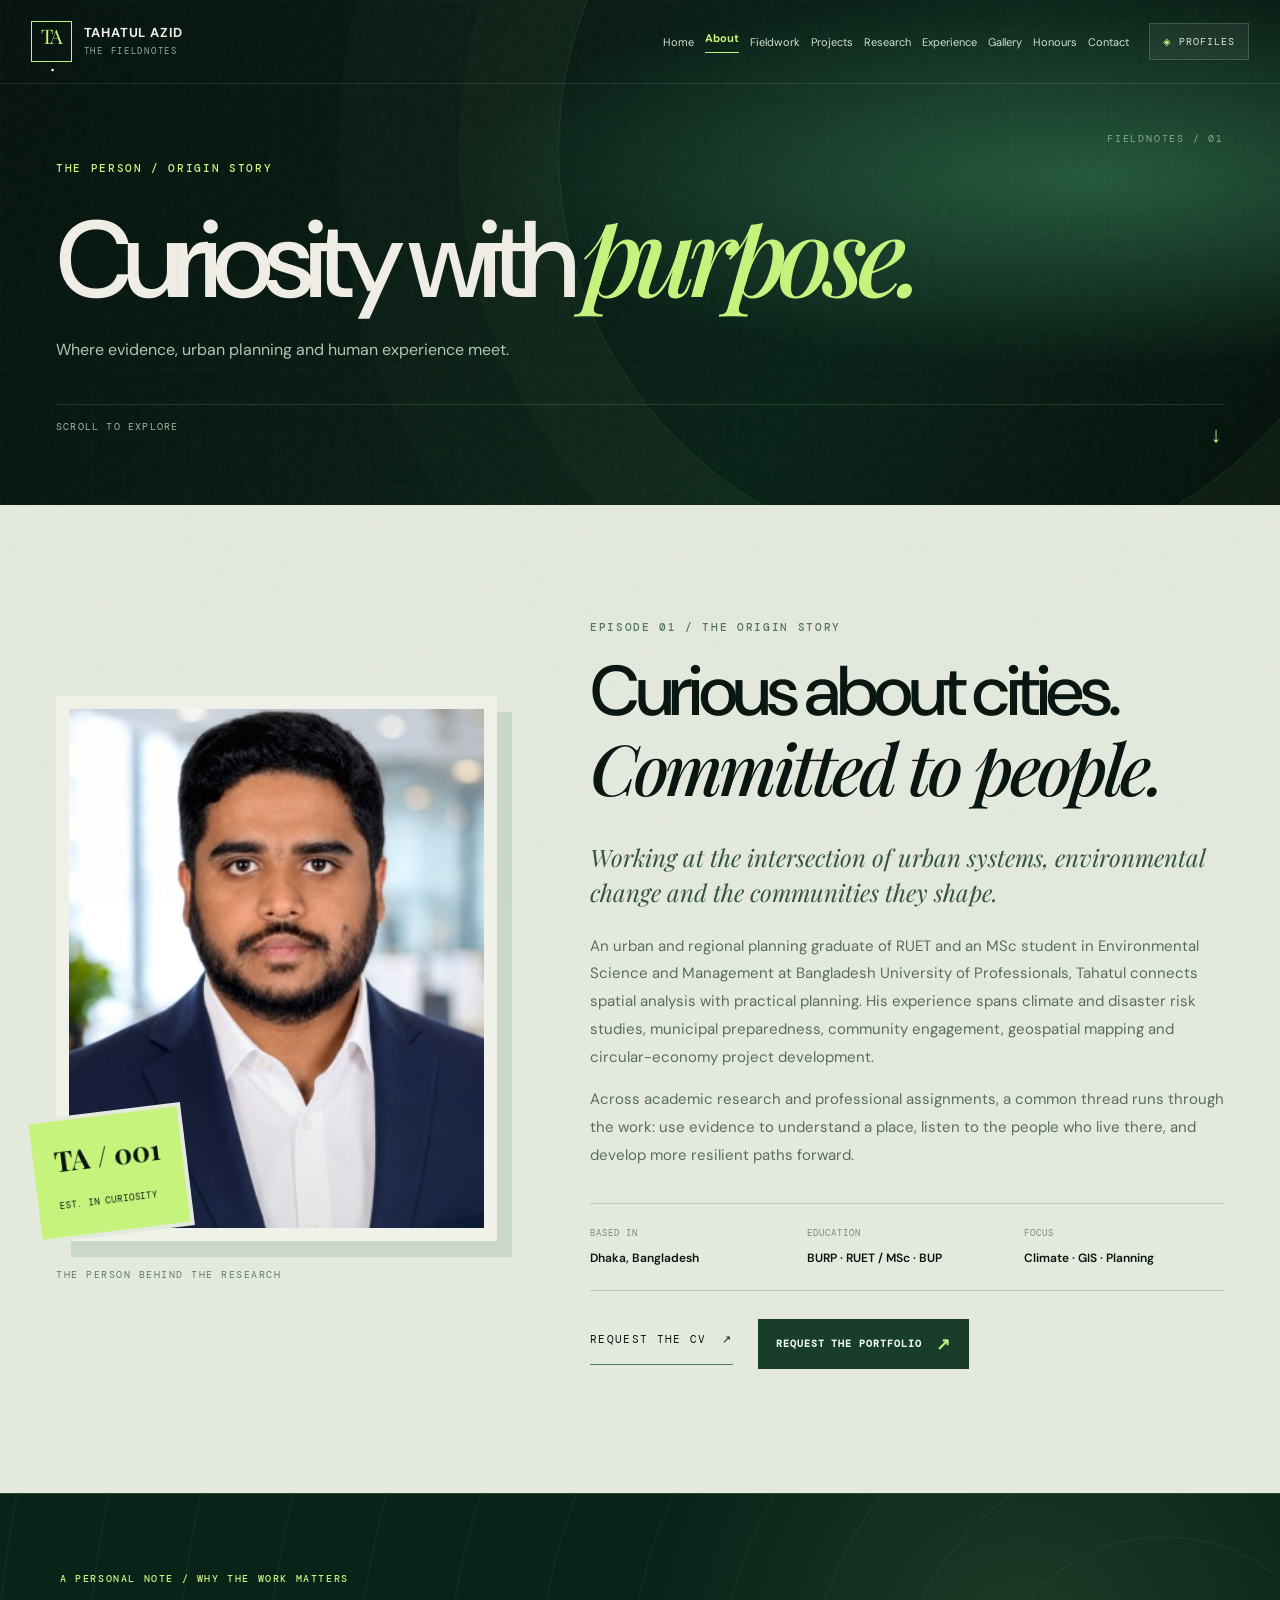
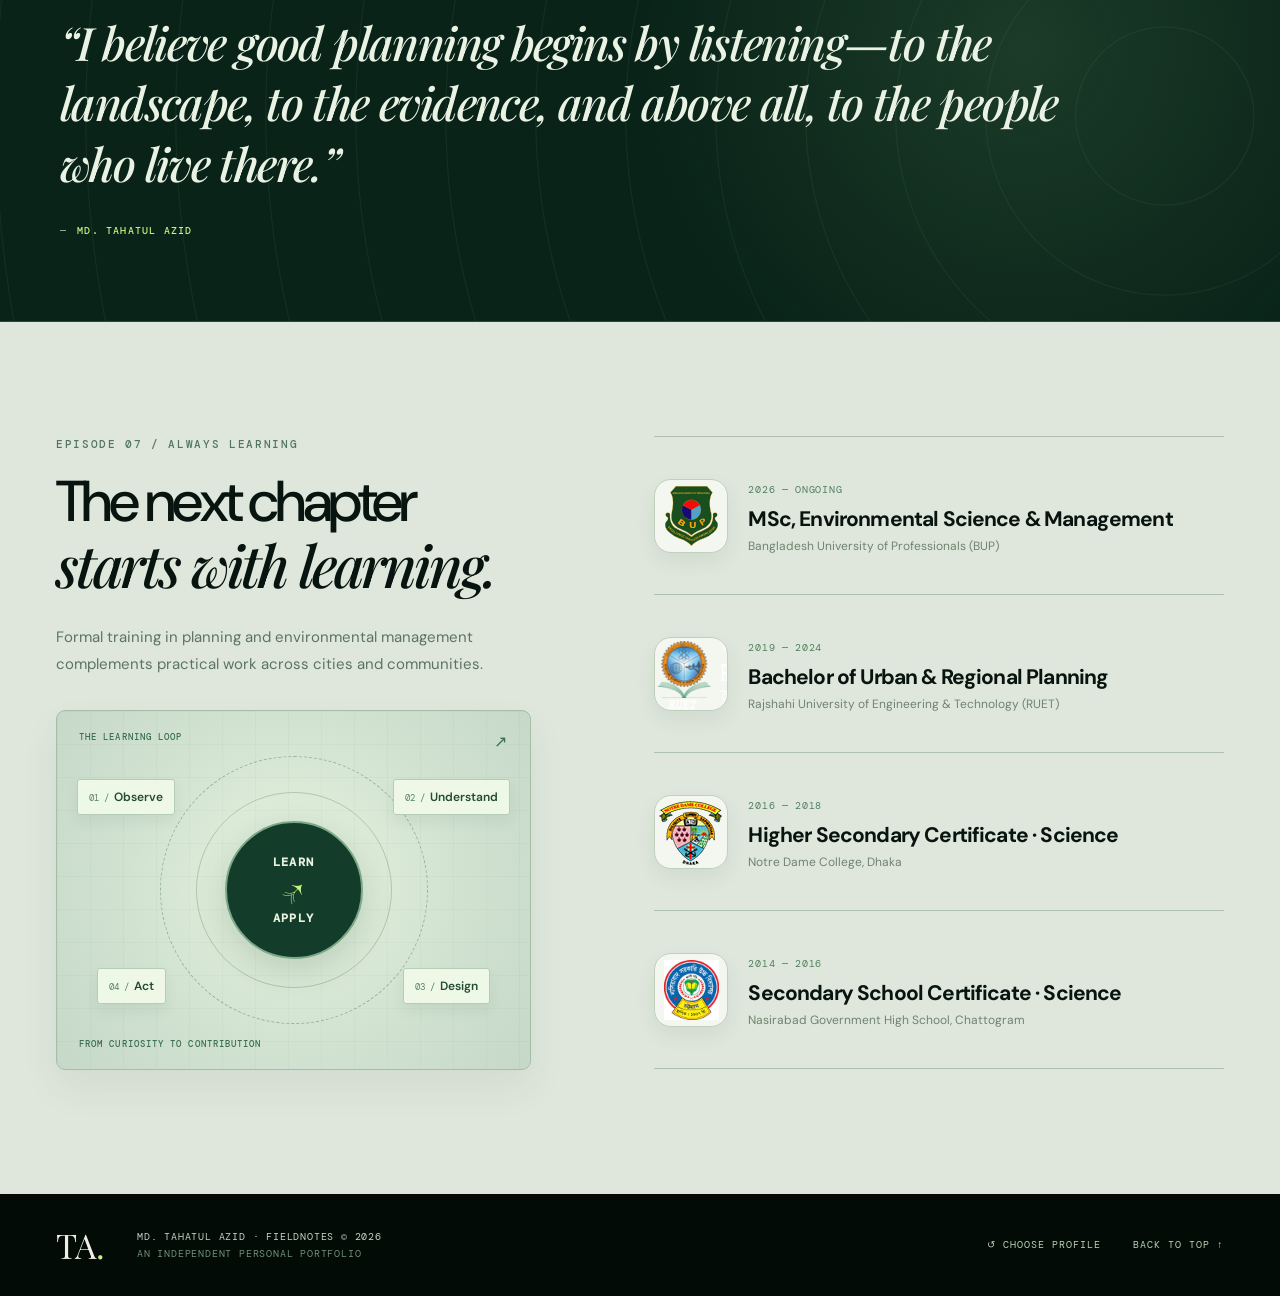
==== commit 045b7a06: "Add files via upload" ====
--- a/about.html
+++ b/about.html
@@ -10,6 +10,7 @@
   <link rel="preconnect" href="https://fonts.gstatic.com" crossorigin />
   <link href="https://fonts.googleapis.com/css2?family=DM+Sans:wght@400;500;600;700&family=DM+Mono:wght@400;500&family=Playfair+Display:ital,wght@0,500;0,600;1,500;1,600&display=swap" rel="stylesheet" />
   <link rel="stylesheet" href="styles.css" />
+  <link rel="stylesheet" href="about-update.css" />
   <script src="gallery-manifest.js" defer></script><script src="app.js" defer></script>
 </head>
 <body id="top" data-page="about"><div class="noise" aria-hidden="true"></div><div id="site" class="site-wrap"><header class="site-header" id="top">
@@ -19,7 +20,58 @@
     </header>
 <nav id="mobile-nav" class="mobile-nav is-hidden" aria-label="Mobile navigation"><a href="index.html" >Home</a><a href="about.html" aria-current="page">About</a><a href="fieldwork.html" >Fieldwork</a><a href="projects.html" >Projects</a><a href="research.html" >Research</a><a href="experience.html" >Experience</a><a href="gallery.html" >Gallery</a><a href="recognition.html" >Honours</a><a href="contact.html" >Contact</a></nav><main><section class="subpage-hero"><div class="subpage-grain"></div><div class="wrap subpage-hero-inner"><span class="subpage-index">FIELDNOTES / 01</span><p class="eyebrow light">THE PERSON / ORIGIN STORY</p><h1>Curiosity with <em>purpose.</em></h1><p>Where evidence, urban planning and human experience meet.</p><div class="subpage-rule"><span>SCROLL TO EXPLORE</span><span>↓</span></div></div></section><section class="story-section section-pad" id="story">
         <div class="wrap story-grid">
-          <div class="story-photo reveal"><div class="story-photo-frame"><img src="assets/tahatul.jpg" alt="Portrait of Md. Tahatul Azid" loading="lazy" /></div><div class="story-photo-stamp">TA / 001<br/><span>EST. IN CURIOSITY</span></div><p class="photo-foot">THE PERSON BEHIND THE RESEARCH</p></div>
-          <div class="story-content reveal"><p class="eyebrow">EPISODE 01 / THE ORIGIN STORY</p><h2>Curious about cities.<br/><em>Committed to people.</em></h2><p class="story-lead">Working at the intersection of urban systems, environmental change and the communities they shape.</p><p>An urban and regional planning graduate of RUET and an MSc student in Environmental Science and Management at Bangladesh University of Professionals, Tahatul connects spatial analysis with practical planning. His experience spans climate and disaster risk studies, municipal preparedness, community engagement, geospatial mapping and circular-economy project development.</p><p>Across academic research and professional assignments, a common thread runs through the work: use evidence to understand a place, listen to the people who live there, and develop more resilient paths forward.</p><div class="story-facts"><div><span>BASED IN</span><strong>Dhaka, Bangladesh</strong></div><div><span>EDUCATION</span><strong>BURP · RUET / MSc · BUP</strong></div><div><span>FOCUS</span><strong>Climate · GIS · Planning</strong></div></div><a href="mailto:litunurp18@gmail.com?subject=Request%20for%20CV" target="_blank" rel="noopener" class="text-link dark">REQUEST THE CV <span>↗</span></a></div>
+          <div class="story-photo reveal"><div class="story-photo-frame"><img src="assets/tahatul-about.png" alt="Portrait of Md. Tahatul Azid in a navy suit" loading="lazy" /></div><div class="story-photo-stamp">TA / 001<br/><span>EST. IN CURIOSITY</span></div><p class="photo-foot">THE PERSON BEHIND THE RESEARCH</p></div>
+          <div class="story-content reveal"><p class="eyebrow">EPISODE 01 / THE ORIGIN STORY</p><h2>Curious about cities.<br/><em>Committed to people.</em></h2><p class="story-lead">Working at the intersection of urban systems, environmental change and the communities they shape.</p><p>An urban and regional planning graduate of RUET and an MSc student in Environmental Science and Management at Bangladesh University of Professionals, Tahatul connects spatial analysis with practical planning. His experience spans climate and disaster risk studies, municipal preparedness, community engagement, geospatial mapping and circular-economy project development.</p><p>Across academic research and professional assignments, a common thread runs through the work: use evidence to understand a place, listen to the people who live there, and develop more resilient paths forward.</p><div class="story-facts"><div><span>BASED IN</span><strong>Dhaka, Bangladesh</strong></div><div><span>EDUCATION</span><strong>BURP · RUET / MSc · BUP</strong></div><div><span>FOCUS</span><strong>Climate · GIS · Planning</strong></div></div><div class="story-actions"><a href="mailto:litunurp18@gmail.com?subject=Request%20for%20CV" class="text-link dark">REQUEST THE CV <span>↗</span></a><a href="mailto:litunurp18@gmail.com?subject=Request%20for%20Portfolio" class="portfolio-request">REQUEST THE PORTFOLIO <span>↗</span></a></div></div>
         </div>
-      </section><section class="education-section section-pad" id="education"><div class="wrap education-grid"><div><p class="eyebrow">EPISODE 07 / ALWAYS LEARNING</p><h2>The next chapter<br/><em>starts with learning.</em></h2><p class="education-copy">Formal training in planning and environmental management complements practical work across cities and communities.</p></div><div class="education-list"><div><span>2026 — ONGOING</span><h3>MSc, Environmental Science & Management</h3><p>Bangladesh University of Professionals (BUP)</p></div><div><span>2019 — 2024</span><h3>Bachelor of Urban & Regional Planning</h3><p>Rajshahi University of Engineering & Technology (RUET)</p></div><div><span>2016 — 2018</span><h3>Higher Secondary Certificate · Science</h3><p>Notre Dame College, Dhaka</p></div><div><span>2014 — 2016</span><h3>Secondary School Certificate · Science</h3><p>Nasirabad Government High School, Chattogram</p></div></div></div></section></main><footer class="site-footer"><div class="wrap footer-inner"><a href="index.html" class="footer-brand">TA<span>.</span></a><p>MD. TAHATUL AZID · FIELDNOTES © 2026<br/><span>AN INDEPENDENT PERSONAL PORTFOLIO</span></p><a class="footer-replay" href="index.html#profiles">↺ CHOOSE PROFILE</a><a href="#top" class="back-top">BACK TO TOP ↑</a></div></footer></div></body></html>
+      </section>
+      <section class="about-quote" aria-label="Personal philosophy">
+        <div class="wrap about-quote-inner">
+          <p class="about-quote-kicker">A PERSONAL NOTE / WHY THE WORK MATTERS</p>
+          <blockquote>“I believe good planning begins by listening—to the landscape, to the evidence, and above all, to the people who live there.”</blockquote>
+          <p class="about-quote-signature">— <strong>Md. Tahatul Azid</strong></p>
+        </div>
+      </section>
+      <section class="education-section section-pad" id="education">
+        <div class="wrap education-grid">
+          <div class="education-intro">
+            <p class="eyebrow">EPISODE 07 / ALWAYS LEARNING</p>
+            <h2>The next chapter<br/><em>starts with learning.</em></h2>
+            <p class="education-copy">Formal training in planning and environmental management complements practical work across cities and communities.</p>
+            <div class="learning-cycle" aria-label="Learning approach: observe, understand, design, act">
+              <p class="learning-cycle-label">THE LEARNING LOOP <span>↗</span></p>
+              <div class="learning-cycle-orbit" aria-hidden="true"></div>
+              <div class="learning-cycle-center"><span>LEARN</span><strong>↗</strong><span>APPLY</span></div>
+              <ol class="learning-cycle-points">
+                <li class="learning-point learning-point-one"><span>01 /</span><strong>Observe</strong></li>
+                <li class="learning-point learning-point-two"><span>02 /</span><strong>Understand</strong></li>
+                <li class="learning-point learning-point-three"><span>03 /</span><strong>Design</strong></li>
+                <li class="learning-point learning-point-four"><span>04 /</span><strong>Act</strong></li>
+              </ol>
+              <p class="learning-cycle-footer">FROM CURIOSITY TO CONTRIBUTION</p>
+            </div>
+          </div>
+          <div class="education-list">
+            <div class="education-item">
+              <div class="institution-mark"><img src="assets/institutions/bup.svg" alt="Bangladesh University of Professionals logo" loading="lazy" /></div>
+              <div class="education-details"><span>2026 — ONGOING</span><h3>MSc, Environmental Science &amp; Management</h3><p>Bangladesh University of Professionals (BUP)</p></div>
+            </div>
+            <div class="education-item">
+              <div class="institution-mark"><img class="logo-wide" src="assets/institutions/ruet.png" alt="RUET emblem" loading="lazy" /></div>
+              <div class="education-details"><span>2019 — 2024</span><h3>Bachelor of Urban &amp; Regional Planning</h3><p>Rajshahi University of Engineering &amp; Technology (RUET)</p></div>
+            </div>
+            <div class="education-item">
+              <div class="institution-mark"><img class="logo-wide" src="assets/institutions/ndc.png" alt="Notre Dame College Dhaka crest" loading="lazy" /></div>
+              <div class="education-details"><span>2016 — 2018</span><h3>Higher Secondary Certificate · Science</h3><p>Notre Dame College, Dhaka</p></div>
+            </div>
+            <div class="education-item">
+              <div class="institution-mark"><img src="assets/institutions/nghs.jpeg" alt="Nasirabad Government High School crest" loading="lazy" /></div>
+              <div class="education-details"><span>2014 — 2016</span><h3>Secondary School Certificate · Science</h3><p>Nasirabad Government High School, Chattogram</p></div>
+            </div>
+          </div>
+        </div>
+      </section>
+    </main>
+    <footer class="site-footer"><div class="wrap footer-inner"><a href="index.html" class="footer-brand">TA<span>.</span></a><p>MD. TAHATUL AZID · FIELDNOTES © 2026<br/><span>AN INDEPENDENT PERSONAL PORTFOLIO</span></p><a class="footer-replay" href="index.html#profiles">↺ CHOOSE PROFILE</a><a href="#top" class="back-top">BACK TO TOP ↑</a></div></footer>
+  </div>
+</body>
+</html>
--- a/about-update.css
+++ b/about-update.css
@@ -0,0 +1,183 @@
+/* About-page refinements — portrait, personal statement, study timeline. */
+body[data-page="about"] .story-grid { gap: 8%; }
+body[data-page="about"] .story-photo-frame {
+  height: 545px;
+  max-width: 500px;
+  background: #ecf4ec;
+}
+body[data-page="about"] .story-photo-frame img {
+  object-fit: cover;
+  object-position: center 42%;
+  filter: brightness(1.025) contrast(1.025) saturate(1.04);
+}
+body[data-page="about"] .story-photo-frame::after {
+  background: linear-gradient(0deg, rgba(13, 43, 28, .12), transparent 45%);
+}
+.story-actions { display: flex; align-items: center; flex-wrap: wrap; gap: 20px 25px; }
+.story-actions .text-link { display: inline-flex; align-items: center; min-height: 43px; }
+.portfolio-request {
+  display: inline-flex; align-items: center; justify-content: center;
+  gap: 14px; padding: 13px 17px; min-height: 44px;
+  color: #eff8ed; background: #183e2b;
+  border: 1px solid #183e2b;
+  font: 600 10px var(--mono); letter-spacing: .095em;
+  transition: background .25s ease, transform .25s ease, box-shadow .25s ease;
+}
+.portfolio-request span { color: var(--lime); font-size: 17px; }
+.portfolio-request:hover, .portfolio-request:focus-visible {
+  background: #286344; transform: translateY(-3px);
+  box-shadow: 0 12px 24px rgba(24, 62, 43, .17);
+}
+
+.about-quote {
+  position: relative; overflow: hidden; background: #092319;
+  color: #eaf2e4; padding: 78px 0 84px;
+  border-top: 1px solid rgba(172, 222, 166, .2);
+  border-bottom: 1px solid rgba(172, 222, 166, .2);
+}
+.about-quote::before {
+  content: ''; position: absolute; inset: 0;
+  background: radial-gradient(circle at 80% 36%, rgba(155, 222, 137, .13), transparent 36%),
+    repeating-radial-gradient(circle at 91% 52%, transparent 0 88px, rgba(176, 223, 165, .07) 89px, transparent 90px);
+  pointer-events: none;
+}
+.about-quote-inner { position: relative; max-width: 1160px; }
+.about-quote-kicker {
+  margin: 0 0 27px; color: var(--lime);
+  font: 500 10px var(--mono); letter-spacing: .16em;
+}
+.about-quote blockquote {
+  margin: 0; max-width: 1000px; font: italic 500 clamp(29px, 3.6vw, 53px)/1.32 var(--serif);
+  letter-spacing: -.035em;
+}
+.about-quote-signature {
+  display: flex; align-items: center; gap: 10px; margin: 30px 0 0;
+  color: #b2c8b8; font: 10px var(--mono); letter-spacing: .12em;
+  text-transform: uppercase;
+}
+.about-quote-signature strong { color: var(--lime); font-weight: 500; }
+
+.education-section .education-grid { grid-template-columns: minmax(0, .94fr) minmax(0, 1.06fr); gap: 8%; }
+.education-intro { min-width: 0; }
+.learning-cycle {
+  position: relative; width: 100%; max-width: 475px;
+  height: 360px; margin-top: 32px; overflow: hidden;
+  background: radial-gradient(circle at 50% 48%, #e7f4df 0, #d1e2d1 56%, #c6d8c8 100%);
+  border: 1px solid #a5bea8; border-radius: 9px;
+  box-shadow: 0 18px 38px rgba(23, 64, 40, .065);
+}
+.learning-cycle::before {
+  content: ''; position: absolute; inset: 0; opacity: .5;
+  background-image: linear-gradient(rgba(46, 87, 55, .065) 1px, transparent 1px),
+    linear-gradient(90deg, rgba(46, 87, 55, .065) 1px, transparent 1px);
+  background-size: 33px 33px; pointer-events: none;
+}
+.learning-cycle-label, .learning-cycle-footer {
+  position: absolute; z-index: 3; margin: 0;
+  font: 500 9px var(--mono); letter-spacing: .12em; color: #3a7150;
+}
+.learning-cycle-label { top: 20px; left: 22px; right: 22px; display: flex; justify-content: space-between; }
+.learning-cycle-label span { font-size: 16px; }
+.learning-cycle-footer { bottom: 19px; left: 22px; }
+.learning-cycle-orbit {
+  position: absolute; top: 50%; left: 50%; width: 268px; height: 268px;
+  transform: translate(-50%, -50%); border-radius: 50%;
+  border: 1px dashed rgba(43, 101, 59, .38);
+}
+.learning-cycle-orbit::before {
+  content: ''; position: absolute; inset: 35px;
+  border: 1px solid rgba(43, 101, 59, .25); border-radius: 50%;
+}
+.learning-cycle-center {
+  position: absolute; top: 50%; left: 50%; width: 138px; height: 138px;
+  transform: translate(-50%, -50%); border-radius: 50%;
+  background: #143c2a; border: 2px solid #7ba888; box-shadow: 0 10px 35px rgba(21, 59, 41, .18);
+  color: #e8f3df; display: flex; flex-direction: column; justify-content: center; align-items: center;
+  font: 600 12px var(--mono); letter-spacing: .1em;
+}
+.learning-cycle-center strong { color: var(--lime); font: 36px var(--serif); line-height: 1.1; }
+.learning-cycle-points { list-style: none; margin: 0; padding: 0; }
+.learning-point {
+  position: absolute; z-index: 2; display: flex; gap: 5px; align-items: baseline;
+  padding: 9px 11px; border-radius: 3px;
+  background: rgba(242, 250, 233, .93); border: 1px solid #b5cdb5;
+  color: #224b34; box-shadow: 0 7px 14px rgba(27, 71, 45, .065);
+  transition: transform .28s ease, background .28s ease, box-shadow .28s ease;
+}
+.learning-point span { font: 9px var(--mono); color: #588265; }
+.learning-point strong { font: 600 12px var(--sans); }
+.learning-point:hover { transform: translateY(-6px) rotate(-2deg); background: #fff; box-shadow: 0 13px 22px rgba(27, 71, 45, .15); }
+.learning-point-one { top: 68px; left: 20px; }
+.learning-point-two { top: 68px; right: 20px; }
+.learning-point-three { bottom: 65px; right: 40px; }
+.learning-point-four { bottom: 65px; left: 40px; }
+
+.education-list .education-item {
+  display: flex; align-items: center; gap: 20px; padding: 22px 0; min-height: 158px;
+  transition: background .3s ease, padding-left .3s ease;
+}
+.education-list .education-item:hover { background: rgba(244, 250, 240, .45); padding-left: 7px; }
+.institution-mark {
+  position: relative; flex: 0 0 74px; width: 74px; height: 74px;
+  display: flex; align-items: center; justify-content: center;
+  background: #f4f7f0; border: 1px solid #bfd0bd; border-radius: 17px;
+  overflow: hidden; box-shadow: 0 9px 20px rgba(25, 59, 40, .07);
+  animation: logoFloat 5.5s ease-in-out infinite;
+  transition: transform .32s ease, box-shadow .32s ease, border-color .32s ease;
+}
+.education-item:nth-child(2) .institution-mark { animation-delay: -1.3s; }
+.education-item:nth-child(3) .institution-mark { animation-delay: -2.6s; }
+.education-item:nth-child(4) .institution-mark { animation-delay: -3.9s; }
+.institution-mark img {
+  display: block; width: 100%; height: 100%; object-fit: contain;
+  padding: 6px; filter: saturate(.94);
+}
+.institution-mark img.logo-wide {
+  position: absolute; top: 3px; left: 2px;
+  width: auto; max-width: none; height: 68px;
+  padding: 0; object-fit: unset;
+}
+.education-item:hover .institution-mark {
+  animation-play-state: paused;
+  transform: translateY(-7px) rotate(-5deg) scale(1.055);
+  border-color: #7fab80; box-shadow: 0 15px 25px rgba(22, 72, 40, .16);
+}
+.education-details { min-width: 0; flex: 1; }
+.education-details h3 { font-size: clamp(17px, 1.7vw, 21px); }
+@keyframes logoFloat {
+  0%, 100% { translate: 0 0; }
+  50% { translate: 0 -3px; }
+}
+@media (max-width: 1050px) {
+  body[data-page="about"] .story-photo-frame { height: 465px; }
+  .education-section .education-grid { gap: 5%; }
+  .education-list .education-item { gap: 14px; }
+  .institution-mark { flex-basis: 62px; width: 62px; height: 62px; }
+  .institution-mark img.logo-wide { height: 57px; }
+}
+@media (max-width: 700px) {
+  body[data-page="about"] .story-photo-frame { height: min(90vw, 440px); max-width: 430px; }
+  .about-quote { padding: 62px 0 67px; }
+  .about-quote blockquote { font-size: clamp(27px, 7.2vw, 38px); }
+  .education-section .education-grid { display: block; }
+  .learning-cycle { margin: 25px auto 0; }
+  .education-list { margin-top: 43px; }
+  .education-list .education-item { min-height: 138px; }
+  .education-details h3 { font-size: 18px; }
+}
+@media (max-width: 390px) {
+  .learning-cycle { height: 330px; }
+  .learning-point-one,.learning-point-four { left: 9px; }
+  .learning-point-two,.learning-point-three { right: 9px; }
+  .learning-cycle-center { width: 120px; height: 120px; }
+  .learning-point strong { font-size: 11px; }
+  .institution-mark { flex-basis: 55px; width: 55px; height: 55px; }
+  .institution-mark img.logo-wide { height: 51px; }
+}
+@media (prefers-reduced-motion: reduce) {
+  .institution-mark { animation: none; }
+  .education-item:hover .institution-mark,
+  .learning-point:hover,
+  .portfolio-request:hover { transform: none; }
+  .institution-mark, .learning-point, .portfolio-request { transition: none; }
+}
